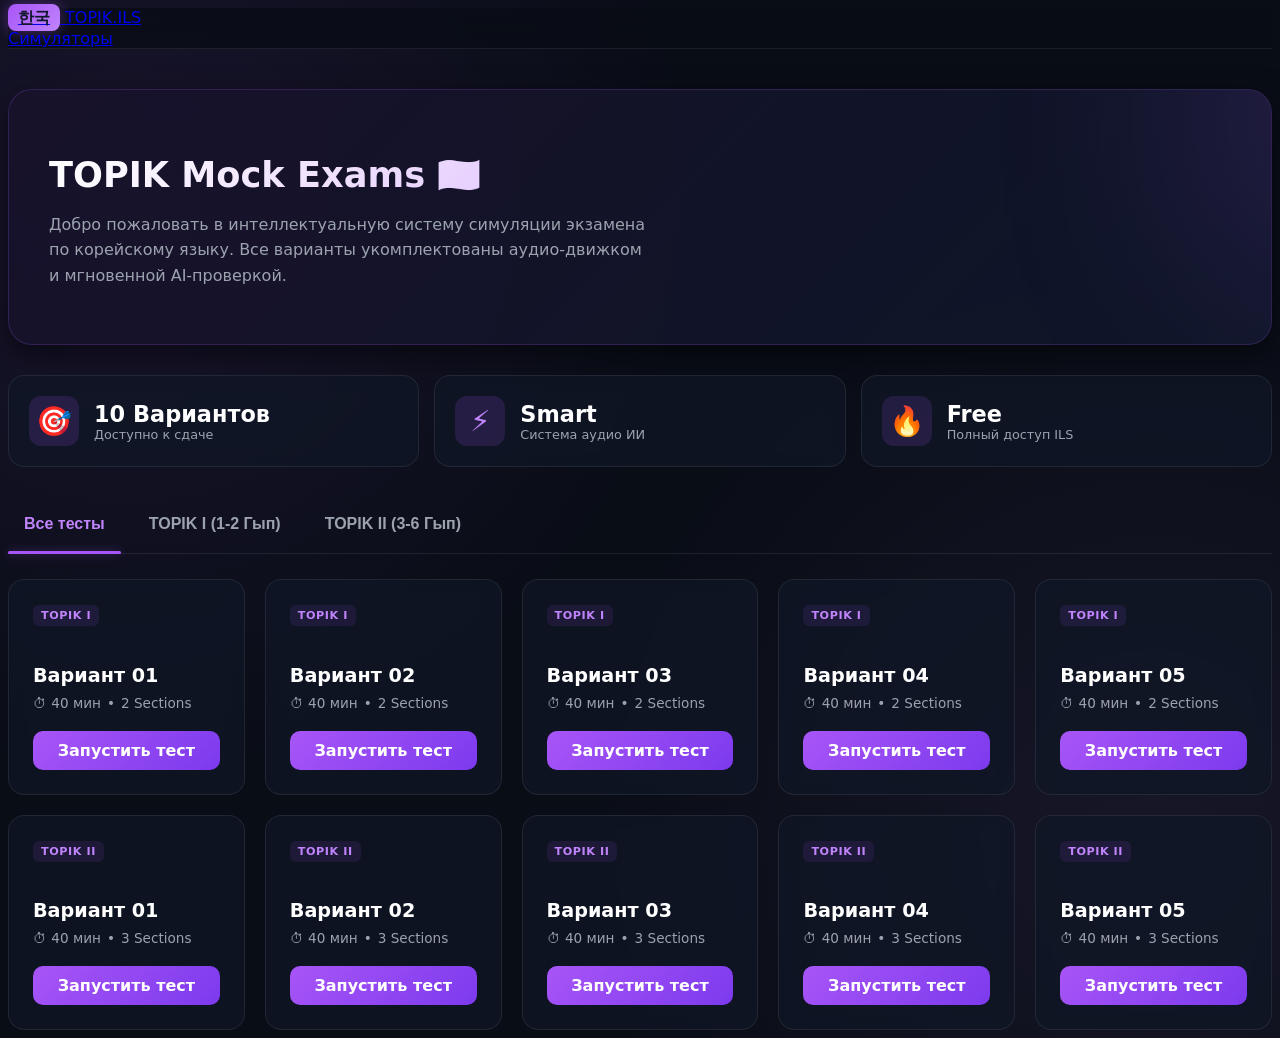
==== index.html @ e81fdd65 "index.html Initial HTML structure for TOPIK exam dashboard with styles and scripts." ====
<!DOCTYPE html>
<html lang="ru">
<head>
  <meta charset="UTF-8">
  <meta name="viewport" content="width=device-width, initial-scale=1.0">
  <title>Панель управления TOPIK · ILS</title>
  <link rel="stylesheet" href="style.css">
  <style>
    /* Премиальные стили для High-End интерфейса */
    :root {
      --primary: #a855f7;
      --primary-glow: rgba(168, 85, 247, 0.4);
      --bg-main: #090d16;
      --bg-card: rgba(17, 24, 39, 0.7);
      --border: rgba(255, 255, 255, 0.08);
      --text-main: #f3f4f6;
      --text-muted: #9ca3af;
      --radius-lg: 24px;
      --radius-md: 16px;
    }

    body {
      background-color: var(--bg-main);
      background-image: 
        radial-gradient(circle at 10% 20%, rgba(168, 85, 247, 0.1) 0%, transparent 40%),
        radial-gradient(circle at 90% 80%, rgba(192, 132, 252, 0.08) 0%, transparent 40%);
      font-family: system-ui, -apple-system, BlinkMacSystemFont, 'Segoe UI', Roboto, sans-serif;
    }

    /* Верхнее меню */
    .site-header {
      background: rgba(9, 13, 22, 0.8);
      backdrop-filter: blur(12px);
      border-bottom: 1px solid var(--border);
      position: sticky;
      top: 0;
      z-index: 100;
    }
    .logo-kor {
      background: linear-gradient(135deg, #a855f7, #c084fc);
      color: #0f172a;
      font-weight: 800;
      padding: 4px 10px;
      border-radius: 8px;
      box-shadow: 0 0 15px var(--primary-glow);
    }

    /* Приветственный блок нового поколения */
    .welcome-hero {
      background: linear-gradient(135deg, rgba(24, 18, 43, 0.9), rgba(15, 23, 42, 0.9));
      border: 1px solid rgba(168, 85, 247, 0.2);
      border-radius: var(--radius-lg);
      padding: 40px;
      margin-top: 40px;
      margin-bottom: 30px;
      position: relative;
      overflow: hidden;
      box-shadow: 0 10px 30px rgba(0, 0, 0, 0.5);
    }
    .welcome-hero::after {
      content: '';
      position: absolute;
      top: -50%; right: -20%;
      width: 300px; height: 300px;
      background: var(--primary);
      filter: blur(120px);
      opacity: 0.2;
    }
    .welcome-hero h1 {
      font-size: 2.2rem;
      font-weight: 800;
      background: linear-gradient(135deg, #fff, #c084fc);
      -webkit-background-clip: text;
      -webkit-text-fill-color: transparent;
      margin-bottom: 10px;
    }

    /* Виджеты статистики */
    .stats-grid {
      display: grid;
      grid-template-columns: repeat(auto-fit, minmax(200px, 1fr));
      gap: 15px;
      margin-bottom: 40px;
    }
    .stat-card {
      background: var(--bg-card);
      border: 1px solid var(--border);
      border-radius: var(--radius-md);
      padding: 20px;
      display: flex;
      align-items: center;
      gap: 15px;
      backdrop-filter: blur(8px);
    }
    .stat-icon {
      font-size: 1.8rem;
      background: rgba(168, 85, 247, 0.15);
      width: 50px; height: 50px;
      display: flex; align-items: center; justify-content: center;
      border-radius: 12px;
      color: #c084fc;
    }
    .stat-val { font-size: 1.4rem; font-weight: 700; color: #fff; }
    .stat-lbl { font-size: 0.8rem; color: var(--text-muted); }

    /* Таб-фильтр уровней */
    .filter-tabs {
      display: flex;
      gap: 12px;
      margin-bottom: 25px;
      border-bottom: 1px solid var(--border);
      padding-bottom: 12px;
    }
    .filter-btn {
      background: transparent;
      border: none;
      color: var(--text-muted);
      font-size: 1rem;
      font-weight: 600;
      padding: 8px 16px;
      cursor: pointer;
      position: relative;
      transition: color 0.2s;
    }
    .filter-btn.active {
      color: #c084fc;
    }
    .filter-btn.active::after {
      content: '';
      position: absolute;
      bottom: -13px; left: 0; right: 0;
      height: 3px;
      background: #a855f7;
      border-radius: 3px;
      box-shadow: 0 0 10px var(--primary-glow);
    }

    /* Премиальная сетка карточек */
    .variants-grid {
      display: grid;
      grid-template-columns: repeat(auto-fill, minmax(220px, 1fr));
      gap: 20px;
    }
    .variant-card {
      background: var(--bg-card);
      border: 1px solid var(--border);
      border-radius: var(--radius-md);
      padding: 24px;
      text-align: left;
      position: relative;
      overflow: hidden;
      transition: all 0.3s cubic-bezier(0.4, 0, 0.2, 1);
      backdrop-filter: blur(8px);
    }
    .variant-card:hover {
      border-color: rgba(168, 85, 247, 0.5);
      transform: translateY(-5px);
      box-shadow: 0 10px 25px rgba(168, 85, 247, 0.15);
    }
    .card-badge {
      font-size: 0.7rem;
      font-weight: 700;
      text-transform: uppercase;
      letter-spacing: 0.05em;
      color: #c084fc;
      background: rgba(168, 85, 247, 0.1);
      padding: 4px 8px;
      border-radius: 6px;
      display: inline-block;
      margin-bottom: 12px;
    }
    .variant-card h4 {
      font-size: 1.2rem;
      font-weight: 700;
      color: #fff;
      margin-bottom: 8px;
    }
    .card-meta {
      font-size: 0.85rem;
      color: var(--text-muted);
      margin-bottom: 20px;
      display: flex;
      align-items: center;
      gap: 6px;
    }
    .btn-launch {
      background: linear-gradient(135deg, #a855f7, #7c3aed);
      color: #fff;
      font-weight: 600;
      text-align: center;
      padding: 10px 0;
      border-radius: 10px;
      display: block;
      text-decoration: none;
      transition: opacity 0.2s, box-shadow 0.2s;
    }
    .btn-launch:hover {
      opacity: 0.9;
      box-shadow: 0 0 15px rgba(124, 58, 237, 0.4);
    }
  </style>
</head>
<body class="dashboard-page">
  <header class="site-header">
    <div class="container header-inner">
      <a href="index.html" class="logo">
        <span class="logo-kor">한국</span>
        <span class="logo-text">TOPIK.ILS</span>
      </a>
      <nav class="nav">
        <a href="index.html" class="active">Симуляторы</a>
      </nav>
    </div>
  </header>

  <main class="container">
    <!-- Блок приветствия Премиум уровня -->
    <div class="welcome-hero">
      <h1>TOPIK Mock Exams 🇰🇷</h1>
      <p style="color: var(--text-muted); max-width: 600px; line-height: 1.6;">
        Добро пожаловать в интеллектуальную систему симуляции экзамена по корейскому языку. Все варианты укомплектованы аудио-движком и мгновенной AI-проверкой.
      </p>
    </div>

    <!-- Блок Статистики -->
    <div class="stats-grid">
      <div class="stat-card">
        <div class="stat-icon">🎯</div>
        <div>
          <div class="stat-val">10 Вариантов</div>
          <div class="stat-lbl">Доступно к сдаче</div>
        </div>
      </div>
      <div class="stat-card">
        <div class="stat-icon">⚡</div>
        <div>
          <div class="stat-val">Smart</div>
          <div class="stat-lbl">Система аудио ИИ</div>
        </div>
      </div>
      <div class="stat-card">
        <div class="stat-icon">🔥</div>
        <div>
          <div class="stat-val">Free</div>
          <div class="stat-lbl">Полный доступ ILS</div>
        </div>
      </div>
    </div>

    <!-- Вкладки фильтрации уровней -->
    <div class="filter-tabs">
      <button class="filter-btn active" onclick="switchLevel('all')">Все тесты</button>
      <button class="filter-btn" onclick="switchLevel('topik1')">TOPIK I (1-2 Гып)</button>
      <button class="filter-btn" onclick="switchLevel('topik2')">TOPIK II (3-6 Гып)</button>
    </div>

    <!-- Сетка тестов -->
    <div class="variants-grid" id="variants-container">
      <!-- Генерируется через JS -->
    </div>
  </main>

  <script>
    const examData = [
      // Генерируем структуру динамически
    ];

    // Заполнение структуры тестов
    for(let v=1; v<=5; v++) {
      examData.push({ id: `topik1-v${v}`, level: 'topik1', levelName: 'TOPIK I', name: `Вариант 0${v}`, parts: '2 Sections' });
    }
    for(let v=1; v<=5; v++) {
      examData.push({ id: `topik2-v${v}`, level: 'topik2', levelName: 'TOPIK II', name: `Вариант 0${v}`, parts: '3 Sections' });
    }

    function renderCards(filter = 'all') {
      const container = document.getElementById('variants-container');
      container.innerHTML = '';

      examData.forEach(exam => {
        if (filter !== 'all' && exam.level !== filter) return;

        const card = document.createElement('div');
        card.className = 'variant-card';
        card.innerHTML = `
          <span class="card-badge">${exam.levelName}</span>
          <h4>${exam.name}</h4>
          <div class="card-meta">
            <span>⏱ 40 мин</span> • <span>${exam.parts}</span>
          </div>
          <a href="test.html?exam=${exam.id}" class="btn-launch">Запустить тест</a>
        `;
        container.appendChild(card);
      });
    }

    function switchLevel(level) {
      // Переключение активного класса у кнопок
      const buttons = document.querySelectorAll('.filter-btn');
      buttons.forEach(btn => btn.classList.remove('active'));
      event.target.classList.add('active');

      renderCards(level);
    }

    // Первый рендер при загрузке
    document.addEventListener('DOMContentLoaded', () => renderCards('all'));
  </script>
</body>
</html>
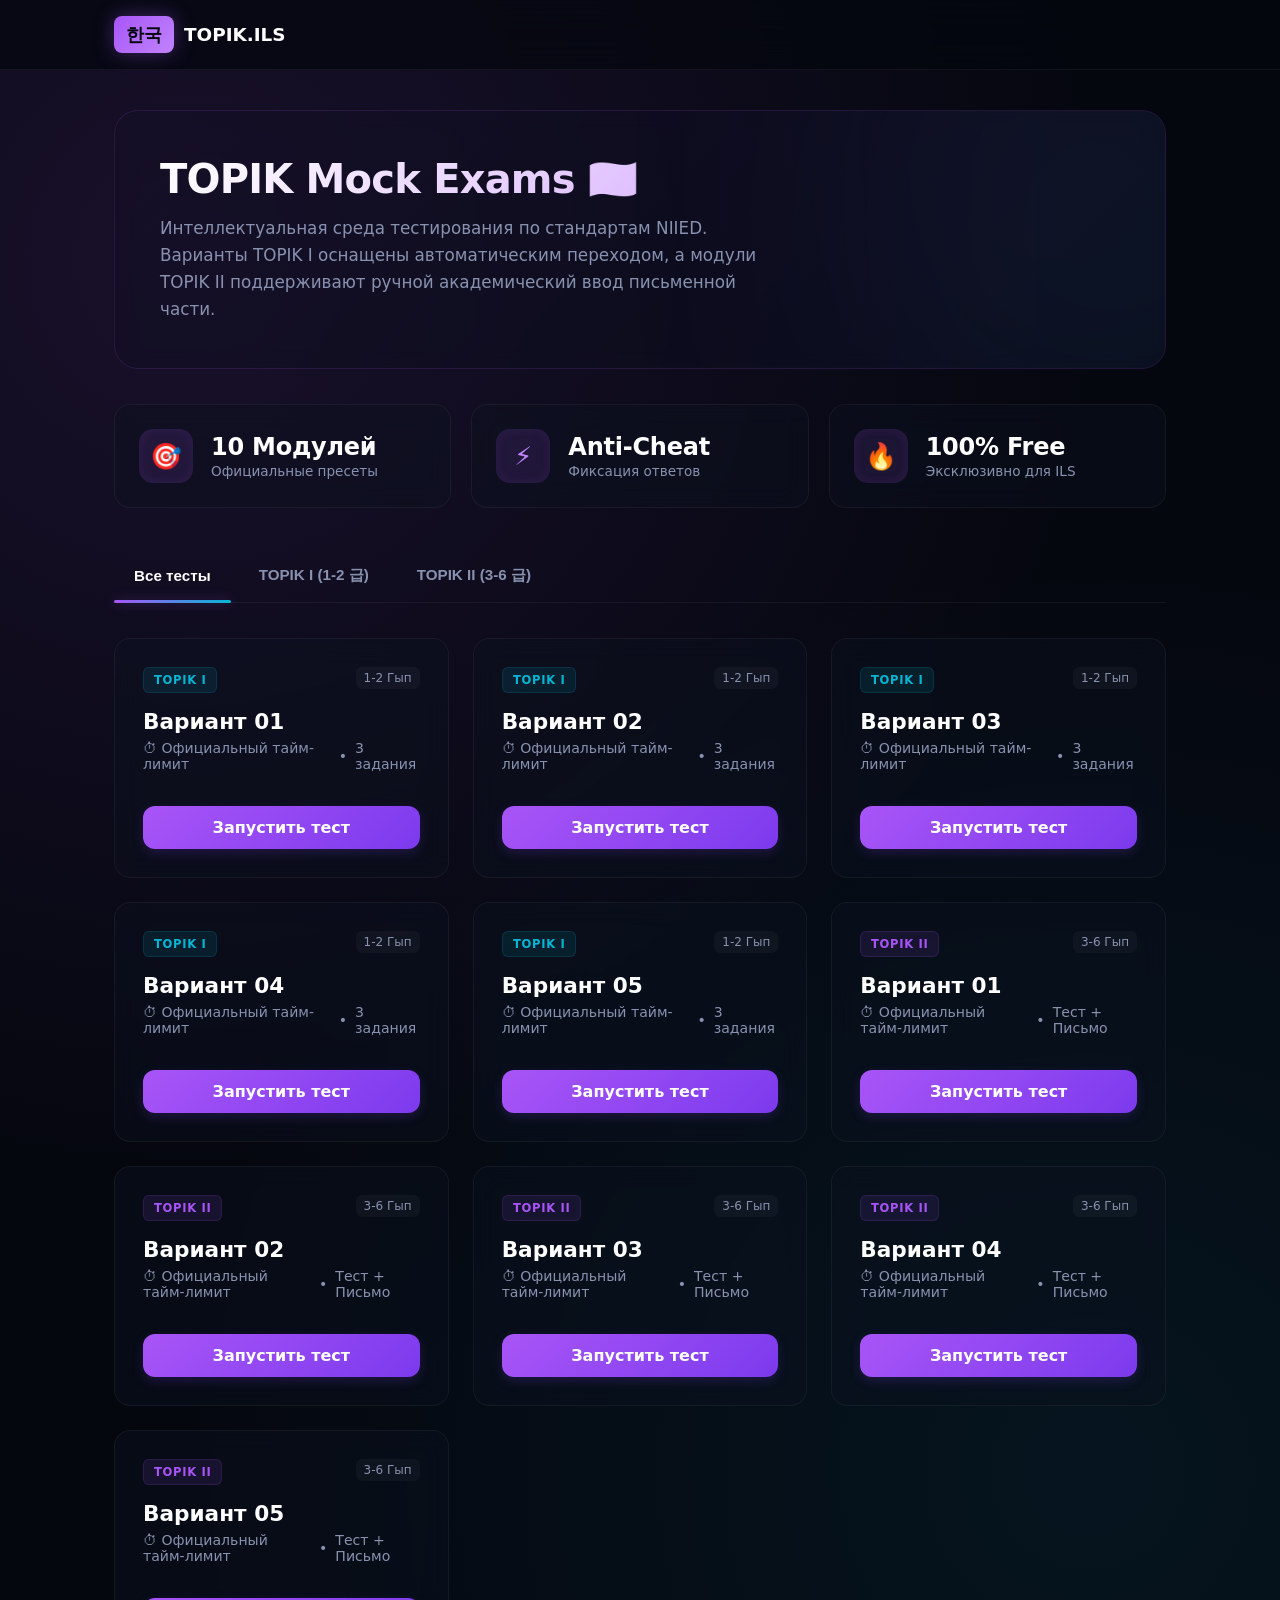
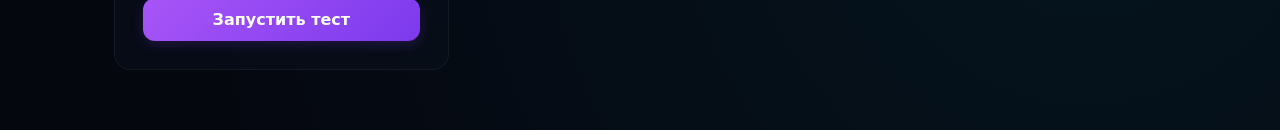
==== commit c8e1b176: "index Updated title and improved styles for various elements, including header, buttons, and cards. " ====
--- a/index.html
+++ b/index.html
@@ -3,278 +3,227 @@
 <head>
   <meta charset="UTF-8">
   <meta name="viewport" content="width=device-width, initial-scale=1.0">
-  <title>Панель управления TOPIK · ILS</title>
-  <link rel="stylesheet" href="style.css">
+  <title>Панель управления TOPIK · ILS Ultimate</title>
   <style>
-    /* Премиальные стили для High-End интерфейса */
+    /* Премиальная дизайн-система нового поколения */
     :root {
       --primary: #a855f7;
-      --primary-glow: rgba(168, 85, 247, 0.4);
-      --bg-main: #090d16;
-      --bg-card: rgba(17, 24, 39, 0.7);
-      --border: rgba(255, 255, 255, 0.08);
+      --primary-glow: rgba(168, 85, 247, 0.35);
+      --cyan: #06b6d4;
+      --cyan-glow: rgba(6, 182, 212, 0.25);
+      --bg-main: #05070f;
+      --bg-card: rgba(13, 18, 33, 0.45);
+      --border: rgba(255, 255, 255, 0.05);
+      --border-hover: rgba(168, 85, 247, 0.4);
       --text-main: #f3f4f6;
-      --text-muted: #9ca3af;
+      --text-muted: #8892b0;
       --radius-lg: 24px;
       --radius-md: 16px;
     }
+
+    * { box-sizing: border-box; margin: 0; padding: 0; transition: all 0.25s cubic-bezier(0.4, 0, 0.2, 1); }
 
     body {
       background-color: var(--bg-main);
       background-image: 
-        radial-gradient(circle at 10% 20%, rgba(168, 85, 247, 0.1) 0%, transparent 40%),
-        radial-gradient(circle at 90% 80%, rgba(192, 132, 252, 0.08) 0%, transparent 40%);
+        radial-gradient(circle at 15% 15%, rgba(168, 85, 247, 0.12) 0%, transparent 50%),
+        radial-gradient(circle at 85% 85%, rgba(6, 182, 212, 0.08) 0%, transparent 50%);
       font-family: system-ui, -apple-system, BlinkMacSystemFont, 'Segoe UI', Roboto, sans-serif;
-    }
-
-    /* Верхнее меню */
+      color: var(--text-main);
+      min-height: 100vh;
+      padding-bottom: 60px;
+    }
+
+    .container { max-width: 1100px; margin: 0 auto; padding: 0 24px; }
+
+    /* Верхнее меню (Верхний стеклянный Хедер) */
     .site-header {
-      background: rgba(9, 13, 22, 0.8);
-      backdrop-filter: blur(12px);
+      background: rgba(5, 7, 15, 0.75);
+      backdrop-filter: blur(20px);
+      -webkit-backdrop-filter: blur(20px);
       border-bottom: 1px solid var(--border);
       position: sticky;
       top: 0;
       z-index: 100;
-    }
+      padding: 16px 0;
+    }
+    .header-inner { display: flex; justify-content: space-between; align-items: center; }
+    .logo { display: flex; align-items: center; gap: 10px; text-decoration: none; color: #fff; font-weight: 700; font-size: 1.15rem; }
+    
     .logo-kor {
-      background: linear-gradient(135deg, #a855f7, #c084fc);
-      color: #0f172a;
+      background: linear-gradient(135deg, var(--primary), #c084fc);
+      color: #05070f;
       font-weight: 800;
-      padding: 4px 10px;
+      padding: 6px 12px;
       border-radius: 8px;
-      box-shadow: 0 0 15px var(--primary-glow);
-    }
-
-    /* Приветственный блок нового поколения */
+      box-shadow: 0 0 20px var(--primary-glow);
+    }
+
+    /* Приветственный блок Кибер-Премиум */
     .welcome-hero {
-      background: linear-gradient(135deg, rgba(24, 18, 43, 0.9), rgba(15, 23, 42, 0.9));
-      border: 1px solid rgba(168, 85, 247, 0.2);
+      background: linear-gradient(135deg, rgba(20, 15, 38, 0.6), rgba(9, 13, 26, 0.7));
+      border: 1px solid rgba(168, 85, 247, 0.15);
       border-radius: var(--radius-lg);
-      padding: 40px;
+      padding: 45px;
       margin-top: 40px;
-      margin-bottom: 30px;
+      margin-bottom: 35px;
       position: relative;
       overflow: hidden;
-      box-shadow: 0 10px 30px rgba(0, 0, 0, 0.5);
+      backdrop-filter: blur(10px);
     }
     .welcome-hero::after {
-      content: '';
-      position: absolute;
-      top: -50%; right: -20%;
-      width: 300px; height: 300px;
-      background: var(--primary);
-      filter: blur(120px);
-      opacity: 0.2;
+      content: ''; position: absolute; top: -30%; right: -10%; width: 350px; height: 350px;
+      background: linear-gradient(135deg, var(--primary), var(--cyan)); filter: blur(140px); opacity: 0.15; pointer-events: none;
     }
     .welcome-hero h1 {
-      font-size: 2.2rem;
-      font-weight: 800;
-      background: linear-gradient(135deg, #fff, #c084fc);
-      -webkit-background-clip: text;
-      -webkit-text-fill-color: transparent;
-      margin-bottom: 10px;
-    }
-
-    /* Виджеты статистики */
+      font-size: 2.5rem; font-weight: 850; letter-spacing: -0.02em;
+      background: linear-gradient(135deg, #ffffff, #c084fc); -webkit-background-clip: text; -webkit-text-fill-color: transparent;
+      margin-bottom: 12px;
+    }
+
+    /* Прокачанная статистика */
     .stats-grid {
-      display: grid;
-      grid-template-columns: repeat(auto-fit, minmax(200px, 1fr));
-      gap: 15px;
-      margin-bottom: 40px;
+      display: grid; grid-template-columns: repeat(auto-fit, minmax(240px, 1fr)); gap: 20px; margin-bottom: 45px;
     }
     .stat-card {
-      background: var(--bg-card);
-      border: 1px solid var(--border);
-      border-radius: var(--radius-md);
-      padding: 20px;
-      display: flex;
-      align-items: center;
-      gap: 15px;
-      backdrop-filter: blur(8px);
-    }
+      background: var(--bg-card); border: 1px solid var(--border); border-radius: var(--radius-md);
+      padding: 24px; display: flex; align-items: center; gap: 18px; backdrop-filter: blur(12px);
+    }
+    .stat-card:hover { border-color: rgba(255, 255, 255, 0.1); transform: translateY(-2px); }
     .stat-icon {
-      font-size: 1.8rem;
-      background: rgba(168, 85, 247, 0.15);
-      width: 50px; height: 50px;
-      display: flex; align-items: center; justify-content: center;
-      border-radius: 12px;
-      color: #c084fc;
-    }
-    .stat-val { font-size: 1.4rem; font-weight: 700; color: #fff; }
-    .stat-lbl { font-size: 0.8rem; color: var(--text-muted); }
+      font-size: 1.6rem; background: rgba(168, 85, 247, 0.12); width: 54px; height: 54px;
+      display: flex; align-items: center; justify-content: center; border-radius: 14px; color: #c084fc;
+      box-shadow: inset 0 0 12px rgba(168, 85, 247, 0.1);
+    }
+    .stat-val { font-size: 1.5rem; font-weight: 750; color: #fff; letter-spacing: -0.01em; }
+    .stat-lbl { font-size: 0.85rem; color: var(--text-muted); margin-top: 2px; }
 
     /* Таб-фильтр уровней */
-    .filter-tabs {
-      display: flex;
-      gap: 12px;
-      margin-bottom: 25px;
-      border-bottom: 1px solid var(--border);
-      padding-bottom: 12px;
-    }
+    .filter-tabs { display: flex; gap: 8px; margin-bottom: 35px; border-bottom: 1px solid var(--border); padding-bottom: 4px; }
+    
     .filter-btn {
-      background: transparent;
-      border: none;
-      color: var(--text-muted);
-      font-size: 1rem;
-      font-weight: 600;
-      padding: 8px 16px;
-      cursor: pointer;
-      position: relative;
-      transition: color 0.2s;
-    }
-    .filter-btn.active {
-      color: #c084fc;
-    }
+      background: transparent; border: none; color: var(--text-muted); font-size: 0.95rem; font-weight: 600;
+      padding: 12px 20px; cursor: pointer; position: relative; border-radius: 8px;
+    }
+    .filter-btn:hover { color: #fff; background: rgba(255, 255, 255, 0.03); }
+    .filter-btn.active { color: #fff; }
     .filter-btn.active::after {
-      content: '';
-      position: absolute;
-      bottom: -13px; left: 0; right: 0;
-      height: 3px;
-      background: #a855f7;
-      border-radius: 3px;
-      box-shadow: 0 0 10px var(--primary-glow);
-    }
-
-    /* Премиальная сетка карточек */
+      content: ''; position: absolute; bottom: -5px; left: 0; right: 0; height: 3px;
+      background: linear-gradient(90deg, var(--primary), var(--cyan)); border-radius: 3px;
+      box-shadow: 0 0 12px var(--primary-glow);
+    }
+
+    /* Мощная сетка карточек */
     .variants-grid {
-      display: grid;
-      grid-template-columns: repeat(auto-fill, minmax(220px, 1fr));
-      gap: 20px;
+      display: grid; grid-template-columns: repeat(auto-fill, minmax(280px, 1fr)); gap: 24px;
     }
     .variant-card {
-      background: var(--bg-card);
-      border: 1px solid var(--border);
-      border-radius: var(--radius-md);
-      padding: 24px;
-      text-align: left;
-      position: relative;
-      overflow: hidden;
-      transition: all 0.3s cubic-bezier(0.4, 0, 0.2, 1);
-      backdrop-filter: blur(8px);
+      background: var(--bg-card); border: 1px solid var(--border); border-radius: var(--radius-md);
+      padding: 28px; position: relative; overflow: hidden; backdrop-filter: blur(12px);
+      display: flex; flex-direction: column; justify-content: space-between; min-height: 240px;
     }
     .variant-card:hover {
-      border-color: rgba(168, 85, 247, 0.5);
-      transform: translateY(-5px);
-      box-shadow: 0 10px 25px rgba(168, 85, 247, 0.15);
-    }
+      border-color: var(--border-hover); transform: translateY(-6px);
+      box-shadow: 0 15px 35px rgba(168, 85, 247, 0.12), inset 0 0 20px rgba(168, 85, 247, 0.05);
+    }
+    
+    .card-header-zone { display: flex; justify-content: space-between; align-items: flex-start; margin-bottom: 16px; }
+    
     .card-badge {
-      font-size: 0.7rem;
-      font-weight: 700;
-      text-transform: uppercase;
-      letter-spacing: 0.05em;
-      color: #c084fc;
-      background: rgba(168, 85, 247, 0.1);
-      padding: 4px 8px;
-      border-radius: 6px;
-      display: inline-block;
-      margin-bottom: 12px;
-    }
-    .variant-card h4 {
-      font-size: 1.2rem;
-      font-weight: 700;
-      color: #fff;
-      margin-bottom: 8px;
-    }
-    .card-meta {
-      font-size: 0.85rem;
-      color: var(--text-muted);
-      margin-bottom: 20px;
-      display: flex;
-      align-items: center;
-      gap: 6px;
-    }
+      font-size: 0.72rem; font-weight: 700; text-transform: uppercase; letter-spacing: 0.06em;
+      padding: 5px 10px; border-radius: 6px; display: inline-block;
+    }
+    .badge-topik1 { color: var(--cyan); background: rgba(6, 182, 212, 0.1); border: 1px solid rgba(6, 182, 212, 0.15); }
+    .badge-topik2 { color: var(--primary); background: rgba(168, 85, 247, 0.1); border: 1px solid rgba(168, 85, 247, 0.15); }
+
+    .gyp-indicator { font-size: 0.75rem; color: var(--text-muted); font-weight: 500; background: rgba(255,255,255,0.03); padding: 4px 8px; border-radius: 6px; }
+
+    .variant-card h4 { font-size: 1.35rem; font-weight: 750; color: #fff; margin-bottom: 6px; }
+    .card-meta { font-size: 0.88rem; color: var(--text-muted); margin-bottom: 24px; display: flex; align-items: center; gap: 8px; }
+
     .btn-launch {
-      background: linear-gradient(135deg, #a855f7, #7c3aed);
-      color: #fff;
-      font-weight: 600;
-      text-align: center;
-      padding: 10px 0;
-      border-radius: 10px;
-      display: block;
-      text-decoration: none;
-      transition: opacity 0.2s, box-shadow 0.2s;
-    }
-    .btn-launch:hover {
-      opacity: 0.9;
-      box-shadow: 0 0 15px rgba(124, 58, 237, 0.4);
-    }
+      background: linear-gradient(135deg, var(--primary), #7c3aed); color: #fff; font-weight: 700;
+      text-align: center; padding: 12px 0; border-radius: 12px; display: block; text-decoration: none;
+      box-shadow: 0 4px 12px rgba(124, 58, 237, 0.2); margin-top: auto;
+    }
+    .btn-launch:hover { opacity: 0.95; transform: scale(1.01); box-shadow: 0 0 20px rgba(124, 58, 237, 0.45); }
   </style>
 </head>
-<body class="dashboard-page">
+<body>
+
   <header class="site-header">
     <div class="container header-inner">
       <a href="index.html" class="logo">
         <span class="logo-kor">한국</span>
-        <span class="logo-text">TOPIK.ILS</span>
+        <span>TOPIK.ILS</span>
       </a>
-      <nav class="nav">
-        <a href="index.html" class="active">Симуляторы</a>
-      </nav>
     </div>
   </header>
 
   <main class="container">
-    <!-- Блок приветствия Премиум уровня -->
     <div class="welcome-hero">
       <h1>TOPIK Mock Exams 🇰🇷</h1>
-      <p style="color: var(--text-muted); max-width: 600px; line-height: 1.6;">
-        Добро пожаловать в интеллектуальную систему симуляции экзамена по корейскому языку. Все варианты укомплектованы аудио-движком и мгновенной AI-проверкой.
+      <p style="color: var(--text-muted); max-width: 620px; line-height: 1.6; font-size: 1.05rem;">
+        Интеллектуальная среда тестирования по стандартам NIIED. Варианты TOPIK I оснащены автоматическим переходом, а модули TOPIK II поддерживают ручной академический ввод письменной части.
       </p>
     </div>
 
-    <!-- Блок Статистики -->
     <div class="stats-grid">
       <div class="stat-card">
         <div class="stat-icon">🎯</div>
         <div>
-          <div class="stat-val">10 Вариантов</div>
-          <div class="stat-lbl">Доступно к сдаче</div>
+          <div class="stat-val">10 Модулей</div>
+          <div class="stat-lbl">Официальные пресеты</div>
         </div>
       </div>
       <div class="stat-card">
         <div class="stat-icon">⚡</div>
         <div>
-          <div class="stat-val">Smart</div>
-          <div class="stat-lbl">Система аудио ИИ</div>
+          <div class="stat-val">Anti-Cheat</div>
+          <div class="stat-lbl">Фиксация ответов</div>
         </div>
       </div>
       <div class="stat-card">
         <div class="stat-icon">🔥</div>
         <div>
-          <div class="stat-val">Free</div>
-          <div class="stat-lbl">Полный доступ ILS</div>
+          <div class="stat-val">100% Free</div>
+          <div class="stat-lbl">Эксклюзивно для ILS</div>
         </div>
       </div>
     </div>
 
-    <!-- Вкладки фильтрации уровней -->
     <div class="filter-tabs">
-      <button class="filter-btn active" onclick="switchLevel('all')">Все тесты</button>
-      <button class="filter-btn" onclick="switchLevel('topik1')">TOPIK I (1-2 Гып)</button>
-      <button class="filter-btn" onclick="switchLevel('topik2')">TOPIK II (3-6 Гып)</button>
-    </div>
-
-    <!-- Сетка тестов -->
-    <div class="variants-grid" id="variants-container">
-      <!-- Генерируется через JS -->
-    </div>
+      <button class="filter-btn active" onclick="switchLevel(event, 'all')">Все тесты</button>
+      <button class="filter-btn" onclick="switchLevel(event, 'topik1')">TOPIK I (1-2 급)</button>
+      <button class="filter-btn" onclick="switchLevel(event, 'topik2')">TOPIK II (3-6 급)</button>
+    </div>
+
+    <div class="variants-grid" id="variants-container"></div>
   </main>
 
   <script>
+    'use strict';
+
+    // Официальный архитектурный пул метаданных для 10 вариантов
     const examData = [
-      // Генерируем структуру динамически
+      // TOPIK I Пулы
+      { id: 'topik1-v1', level: 'topik1', levelName: 'TOPIK I', name: 'Вариант 01', meta: '3 задания', gyps: '1-2 Гып', type: 'badge-topik1' },
+      { id: 'topik1-v2', level: 'topik1', levelName: 'TOPIK I', name: 'Вариант 02', meta: '3 задания', gyps: '1-2 Гып', type: 'badge-topik1' },
+      { id: 'topik1-v3', level: 'topik1', levelName: 'TOPIK I', name: 'Вариант 03', meta: '3 задания', gyps: '1-2 Гып', type: 'badge-topik1' },
+      { id: 'topik1-v4', level: 'topik1', levelName: 'TOPIK I', name: 'Вариант 04', meta: '3 задания', gyps: '1-2 Гып', type: 'badge-topik1' },
+      { id: 'topik1-v5', level: 'topik1', levelName: 'TOPIK I', name: 'Вариант 05', meta: '3 задания', gyps: '1-2 Гып', type: 'badge-topik1' },
+      
+      // TOPIK II Пулы
+      { id: 'topik2-v1', level: 'topik2', levelName: 'TOPIK II', name: 'Вариант 01', meta: 'Тест + Письмо', gyps: '3-6 Гып', type: 'badge-topik2' },
+      { id: 'topik2-v2', level: 'topik2', levelName: 'TOPIK II', name: 'Вариант 02', meta: 'Тест + Письмо', gyps: '3-6 Гып', type: 'badge-topik2' },
+      { id: 'topik2-v3', level: 'topik2', levelName: 'TOPIK II', name: 'Вариант 03', meta: 'Тест + Письмо', gyps: '3-6 Гып', type: 'badge-topik2' },
+      { id: 'topik2-v4', level: 'topik2', levelName: 'TOPIK II', name: 'Вариант 04', meta: 'Тест + Письмо', gyps: '3-6 Гып', type: 'badge-topik2' },
+      { id: 'topik2-v5', level: 'topik2', levelName: 'TOPIK II', name: 'Вариант 05', meta: 'Тест + Письмо', gyps: '3-6 Гып', type: 'badge-topik2' }
     ];
-
-    // Заполнение структуры тестов
-    for(let v=1; v<=5; v++) {
-      examData.push({ id: `topik1-v${v}`, level: 'topik1', levelName: 'TOPIK I', name: `Вариант 0${v}`, parts: '2 Sections' });
-    }
-    for(let v=1; v<=5; v++) {
-      examData.push({ id: `topik2-v${v}`, level: 'topik2', levelName: 'TOPIK II', name: `Вариант 0${v}`, parts: '3 Sections' });
-    }
 
     function renderCards(filter = 'all') {
       const container = document.getElementById('variants-container');
+      if (!container) return;
       container.innerHTML = '';
 
       examData.forEach(exam => {
@@ -283,10 +232,15 @@
         const card = document.createElement('div');
         card.className = 'variant-card';
         card.innerHTML = `
-          <span class="card-badge">${exam.levelName}</span>
-          <h4>${exam.name}</h4>
-          <div class="card-meta">
-            <span>⏱ 40 мин</span> • <span>${exam.parts}</span>
+          <div>
+            <div class="card-header-zone">
+              <span class="card-badge ${exam.type}">${exam.levelName}</span>
+              <span class="gyp-indicator">${exam.gyps}</span>
+            </div>
+            <h4>${exam.name}</h4>
+            <div class="card-meta">
+              <span>⏱ Официальный тайм-лимит</span> • <span>${exam.meta}</span>
+            </div>
           </div>
           <a href="test.html?exam=${exam.id}" class="btn-launch">Запустить тест</a>
         `;
@@ -294,16 +248,19 @@
       });
     }
 
-    function switchLevel(level) {
-      // Переключение активного класса у кнопок
+    function switchLevel(e, level) {
+      // Изолированное безопасное переключение классов активного состояния
       const buttons = document.querySelectorAll('.filter-btn');
       buttons.forEach(btn => btn.classList.remove('active'));
-      event.target.classList.add('active');
+      
+      if (e && e.currentTarget) {
+        e.currentTarget.classList.add('active');
+      }
 
       renderCards(level);
     }
 
-    // Первый рендер при загрузке
+    // Инициализация рендеринга при загрузке DOM-дерева
     document.addEventListener('DOMContentLoaded', () => renderCards('all'));
   </script>
 </body>
